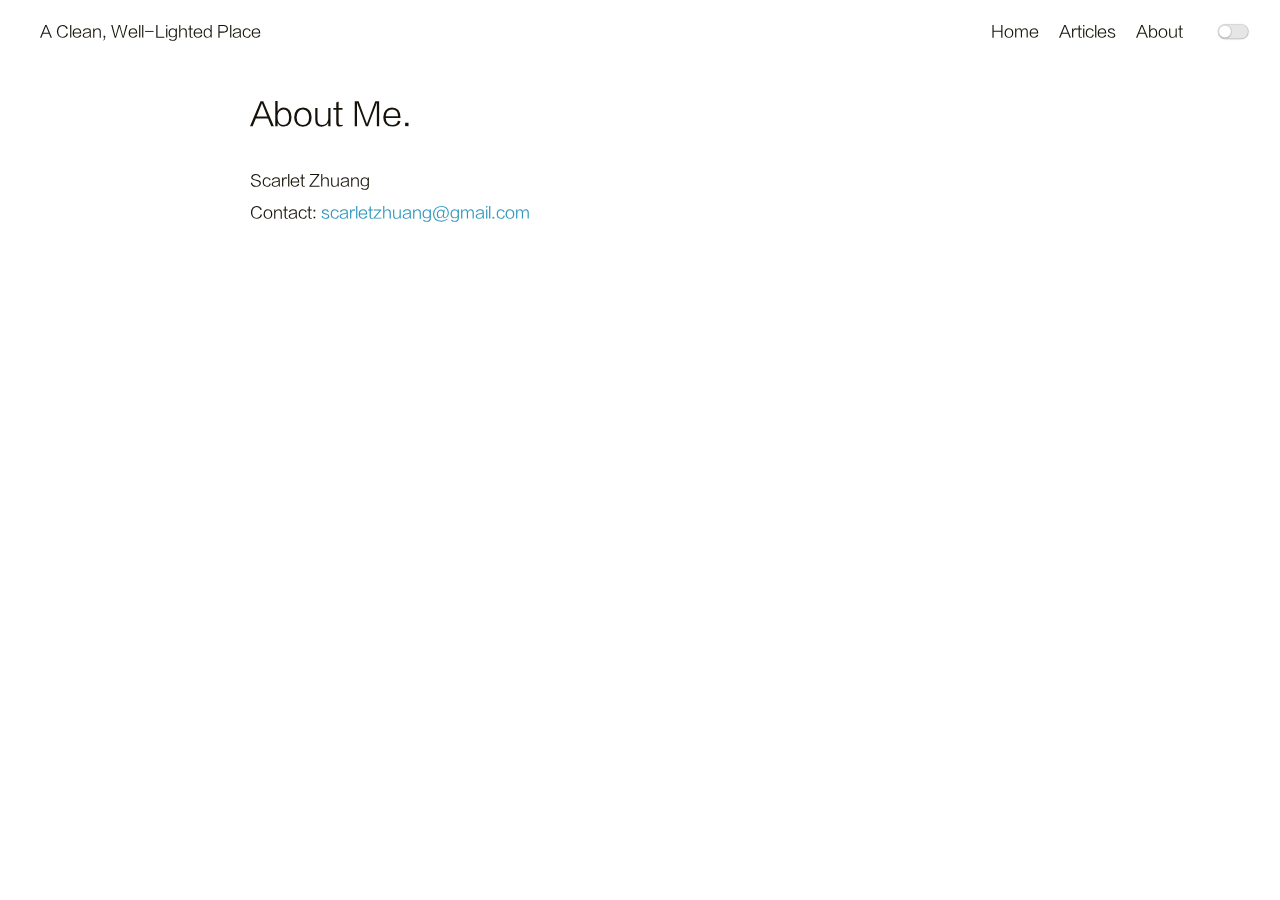
==== about/index.html @ d6cce28f "Site updated: 2023-03-06 13:20:24" ====
<!DOCTYPE html>
<html lang="en">

<head>
    <meta charset="UTF-8">
<meta name="viewport"
      content="width=device-width, initial-scale=1.0, maximum-scale=1.0, minimum-scale=1.0">
<meta http-equiv="X-UA-Compatible" content="ie=edge">

    <meta name="author" content="John Doe">





<title>About Me. | Hexo</title>



    <link rel="icon" href="/favicon.ico">




    <!-- stylesheets list from _config.yml -->
    
    <link rel="stylesheet" href="/css/style.css">
    



    <!-- scripts list from _config.yml -->
    
    <script src="/js/script.js"></script>
    
    <script src="/js/tocbot.min.js"></script>
    



    
    
        
    


<meta name="generator" content="Hexo 5.4.2"></head>

<body>
    <script>
        // this function is used to check current theme before page loaded.
        (() => {
            const currentTheme = window.localStorage && window.localStorage.getItem('theme') || '';
            const isDark = currentTheme === 'dark';
            const pagebody = document.getElementsByTagName('body')[0]
            if (isDark) {
                pagebody.classList.add('dark-theme');
                // mobile
                document.getElementById("mobile-toggle-theme").innerText = "· Dark"
            } else {
                pagebody.classList.remove('dark-theme');
                // mobile
                document.getElementById("mobile-toggle-theme").innerText = "· Light"
            }
        })();
    </script>

    <div class="wrapper">
        <header>
    <nav class="navbar">
        <div class="container">
            <div class="navbar-header header-logo"><a href="/">A Clean, Well-Lighted Place</a></div>
            <div class="menu navbar-right">
                
                    <a class="menu-item" href="/">Home</a>
                
                    <a class="menu-item" href="/archives">Articles</a>
                
                    <a class="menu-item" href="/about">About</a>
                
                <input id="switch_default" type="checkbox" class="switch_default">
                <label for="switch_default" class="toggleBtn"></label>
            </div>
        </div>
    </nav>

    
    <nav class="navbar-mobile" id="nav-mobile">
        <div class="container">
            <div class="navbar-header">
                <div>
                    <a href="/">A Clean, Well-Lighted Place</a><a id="mobile-toggle-theme">·&nbsp;Light</a>
                </div>
                <div class="menu-toggle" onclick="mobileBtn()">&#9776; Menu</div>
            </div>
            <div class="menu" id="mobile-menu">
                
                    <a class="menu-item" href="/">Home</a>
                
                    <a class="menu-item" href="/archives">Articles</a>
                
                    <a class="menu-item" href="/about">About</a>
                
            </div>
        </div>
    </nav>

</header>
<script>
    var mobileBtn = function f() {
        var toggleMenu = document.getElementsByClassName("menu-toggle")[0];
        var mobileMenu = document.getElementById("mobile-menu");
        if(toggleMenu.classList.contains("active")){
           toggleMenu.classList.remove("active")
            mobileMenu.classList.remove("active")
        }else{
            toggleMenu.classList.add("active")
            mobileMenu.classList.add("active")
        }
    }
</script>
            <div class="main">
                <div class="container">
    <article class="post-wrap page">
        
        <h2 class="post-title">About Me.</h2>
        
        <section class="post-content">
            <p>Scarlet Zhuang<br>Contact: <a href="mailto:&#115;&#99;&#97;&#114;&#108;&#101;&#x74;&#x7a;&#x68;&#117;&#x61;&#x6e;&#x67;&#64;&#x67;&#109;&#97;&#105;&#108;&#x2e;&#x63;&#111;&#109;">&#115;&#99;&#97;&#114;&#108;&#101;&#x74;&#x7a;&#x68;&#117;&#x61;&#x6e;&#x67;&#64;&#x67;&#109;&#97;&#105;&#108;&#x2e;&#x63;&#111;&#109;</a></p>

        </section>
    </article>
</div>

            </div>
            <footer id="footer" class="footer">
    <!--
        <div class="copyright">
            <span>© John Doe | Powered by <a href="https://hexo.io" target="_blank">Hexo</a> & <a href="https://github.com/Siricee/hexo-theme-Chic" target="_blank">Chic</a></span>
        </div>
    -->
</footer>

    </div>
</body>

</html>
---- css/style.css ----
/* normalize.css v8.0.0 | MIT License | github.com/necolas/normalize.css */
html {
  line-height: 1.15 /* 1 */;
  -webkit-text-size-adjust: 100% /* 2 */;
}
body {
  margin: 0;
}
h1 {
  font-size: 2em;
  margin: 0.67em 0;
}
hr {
  box-sizing: content-box /* 1 */;
  height: 0 /* 1 */;
  overflow: visible /* 2 */;
}
pre {
  font-family: monospace, monospace /* 1 */;
  font-size: 1em /* 2 */;
}
a {
  background-color: transparent;
}
abbr[title] {
  border-bottom: none /* 1 */;
  text-decoration: underline /* 2 */;
  text-decoration: underline dotted /* 2 */;
}
b,
strong {
  font-weight: bolder;
}
code,
kbd,
samp {
  font-family: monospace, monospace /* 1 */;
  font-size: 1em /* 2 */;
}
small {
  font-size: 80%;
}
sub,
sup {
  font-size: 75%;
  line-height: 0;
  position: relative;
  vertical-align: baseline;
}
sub {
  bottom: -0.25em;
}
sup {
  top: -0.5em;
}
img {
  border-style: none;
}
button,
input,
optgroup,
select,
textarea {
  font-family: inherit /* 1 */;
  font-size: 100% /* 1 */;
  line-height: 1.15 /* 1 */;
  margin: 0 /* 2 */;
}
button,
input {
  overflow: visible;
}
button,
select {
  text-transform: none;
}
button,
[type="button"],
[type="reset"],
[type="submit"] {
  -webkit-appearance: button;
}
button::-moz-focus-inner,
[type="button"]::-moz-focus-inner,
[type="reset"]::-moz-focus-inner,
[type="submit"]::-moz-focus-inner {
  border-style: none;
  padding: 0;
}
button:-moz-focusring,
[type="button"]-moz-focusring,
[type="reset"]-moz-focusring,
[type="submit"]-moz-focusring {
  outline: 1px dotted ButtonText;
}
fieldset {
  padding: 0.35em 0.75em 0.625em;
}
legend {
  box-sizing: border-box /* 1 */;
  color: inherit /* 2 */;
  display: table /* 1 */;
  max-width: 100% /* 1 */;
  padding: 0 /* 3 */;
  white-space: normal /* 1 */;
}
progress {
  vertical-align: baseline;
}
textarea {
  overflow: auto;
}
[type="checkbox"],
[type="radio"] {
  box-sizing: border-box /* 1 */;
  padding: 0 /* 2 */;
}
[type="number"]::-webkit-inner-spin-button,
[type="number"]::-webkit-outer-spin-button {
  height: auto;
}
[type="search"] {
  -webkit-appearance: textfield /* 1 */;
  outline-offset: -2px /* 2 */;
}
[type="search"]::-webkit-search-decoration {
  -webkit-appearance: none;
}
::-webkit-file-upload-button {
  -webkit-appearance: button /* 1 */;
  font: inherit /* 2 */;
}
details {
  display: block;
}
summary {
  display: list-item;
}
template {
  display: none;
}
[hidden] {
  display: none;
}
@font-face {
  font-family: Microsoft Yahei;
  src: url("../fonts/lanting/lanting.eot"); /* IE9 */
  src: url("../fonts/lanting/lanting.eot?#iefix") format('embedded-opentype'), /* IE6-IE8 */ url("../fonts/lanting/lanting.woff2") format('woff2'), url("../fonts/lanting/lanting.woff") format('woff'), url("../fonts/lanting/lanting.ttf") format('truetype'); /* chrome, firefox, opera, Safari, Android, iOS 4.2+ */
  font-weight: 300;
  font-display: swap;
}
html {
  font-family: 'Microsoft Jhenghei', Lantinghei SC, 'lanting', PingFang SC, Seguo UI, Microsoft Yahei, Arial;
}
html::-webkit-scrollbar {
  width: 8px;
  height: 8px;
}
html::-webkit-scrollbar-thumb {
  height: 40px;
  background-color: #eee;
  border-radius: 16px;
}
html::-webkit-scrollbar-thumb:hover {
  background-color: #ddd;
}
body {
  font-size: 12pt;
  font-weight: normal;
  line-height: 2em;
  overflow: overlay;
  background-color: #fff;
  color: #161209;
  transition: color 0.2s ease, border-color 0.2s ease, background 0.2s ease, opacity 0.2s ease;
}
body:before {
  content: "";
  background-repeat: no-repeat;
  background-position: center;
  opacity: 0.05;
  position: fixed;
  top: 0;
  left: 0;
  width: 100%;
  height: 100%;
  z-index: -1;
}
body.dark-theme {
  background-color: #292a2d;
  color: #a9a9b3;
  transition: color 0.2s ease, border-color 0.2s ease, background 0.2s ease, opacity 0.2s ease;
}
a {
  color: #161209;
  text-decoration: none;
  transition: color 0.2s ease, border-color 0.2s ease, background 0.2s ease, opacity 0.2s ease;
  cursor: pointer;
}
a:hover {
  color: #2d96bd;
  text-decoration: none;
  transition: color 0.2s ease, border-color 0.2s ease, background 0.2s ease, opacity 0.2s ease;
}
.dark-theme a {
  color: #a9a9b3;
  text-decoration: none;
  transition: color 0.2s ease, border-color 0.2s ease, background 0.2s ease, opacity 0.2s ease;
}
.dark-theme a:hover {
  color: #fff;
  text-decoration: none;
  transition: color 0.2s ease, border-color 0.2s ease, background 0.2s ease, opacity 0.2s ease;
}
.wrapper {
  display: flex;
  flex-direction: column;
  min-height: 100vh;
  width: 100%;
}
.navbar {
  height: 4rem;
  line-height: 4rem;
  width: 100%;
}
.navbar .container {
  width: auto;
  max-width: 1200px;
  text-align: center;
  padding-left: 1em;
  padding-right: 1em;
  margin: 0 auto;
  display: flex;
  justify-content: space-between;
}
.main {
  flex-grow: 1;
  flex-shrink: 0;
  flex-basis: auto;
  display: flex;
  flex-direction: column;
}
.main .container {
  padding-left: 1em;
  padding-right: 1em;
  height: 100%;
  display: flex;
  flex-direction: column;
  flex: 1;
}
.footer {
  height: 4rem;
  width: 100%;
  text-align: center;
  line-height: 4rem;
}
@charset "utf-8";

/*input css begin*/
*{
    -webkit-tap-highlight-color: rgba(0,0,0,0);
}
/* input[type="checkbox"],input[type="radio"]{
    display: none;
    width: 0;
    height: 0;
    visibility: hidden;
} */
input[type="checkbox"]:checked + label:after{
    transition: all 0.3s ease-in;
}
input[type="checkbox"]:not(:checked) + label:after {
    transition: all 0.3s ease-out;
}
input[type="checkbox"]:checked + label,
input[type="checkbox"]:not(:checked) + label{
    transition: all 0.3s ease-in-out;
}
input[type="checkbox"]:checked + label:before,input[type="checkbox"]:checked + label i:before,input[type="checkbox"]:not(:checked) + label i:before,
input[type="checkbox"]:checked + label i:after,input[type="checkbox"]:not(:checked) + label i:after,input[type="checkbox"]:not(:checked) + label:before{
    transition: all 0.3s ease-in-out;
}
input[type="radio"]:checked + label:after,
input[type="radio"]:not(:checked) + label:after {
    transition: all 0.3s ease-in-out;
}
.switch_default[type="checkbox"]{
    display: none;
}
.switch_default + label{
     background-color: #e6e6e6;
     border-radius:7px;
     cursor: pointer;
     display: inline-block;
     height: 14px;
     position: relative;
     box-shadow: 0.2px 0.2px 1px 0.5px rgb(180,180,180);
     width: 30px;
 }
.switch_default + label:after{
    background-color: #fff;
    border-radius: 50%;
    content: "";
    height: 12px;
    left: 1px;
    position: absolute;
    top: .5px;
    width: 12px;
    box-shadow: 0.2px 0.2px 1px 0.5px rgb(180,180,180);
}
.switch_default:checked + label{
    background-color: #1ABC9C;
    box-shadow:none;
}
.switch_default:checked + label:after{
    left: 17px;
}

/*.switch_default + label{*/
/*    background-color: #e6e6e6;*/
/*    border-radius:12px;*/
/*    cursor: pointer;*/
/*    display: inline-block;*/
/*    height: 24px;*/
/*    position: relative;*/
/*    box-shadow: 0.2px 0.2px 1px 0.5px rgb(180,180,180);*/
/*    width: 52px;*/
/*}*/
/*.switch_default + label:after{*/
/*    background-color: #fff;*/
/*    border-radius: 50%;*/
/*    content: "";*/
/*    height: 22px;*/
/*    left: 1px;*/
/*    position: absolute;*/
/*    top: 1px;*/
/*    width: 22px;*/
/*    box-shadow: 0.2px 0.2px 1px 0.5px rgb(180,180,180);*/
/*}*/
/*.switch_default:checked + label{*/
/*    background-color: #1ABC9C;*/
/*    box-shadow:none;*/
/*}*/
/*.switch_default:checked + label:after{*/
/*    left: 29px;*/
/*}*/
@font-face {font-family: "iconfont";
  src: url('iconfont.eot?t=1585328536727'); /* IE9 */
  src: url('iconfont.eot?t=1585328536727#iefix') format('embedded-opentype'), /* IE6-IE8 */
  url('[data-uri]') format('woff2'),
  url('iconfont.woff?t=1585328536727') format('woff'),
  url('iconfont.ttf?t=1585328536727') format('truetype'), /* chrome, firefox, opera, Safari, Android, iOS 4.2+ */
  url('iconfont.svg?t=1585328536727#iconfont') format('svg'); /* iOS 4.1- */
}

.iconfont {
  font-family: "iconfont" !important;
  font-size: 16px;
  font-style: normal;
  -webkit-font-smoothing: antialiased;
  -moz-osx-font-smoothing: grayscale;
}

.icon-publish:before {
  content: "\e7b3";
}

.icon-resume:before {
  content: "\e7b5";
}

.icon-trophy:before {
  content: "\e7c4";
}

.icon-category:before {
  content: "\e7d1";
}

.icon-gallery:before {
  content: "\e7d7";
}

.icon-blog:before {
  content: "\e7d8";
}

.icon-rss:before {
  content: "\e7e0";
}

.icon-link:before {
  content: "\e7e2";
}

.icon-tags:before {
  content: "\e7e5";
}

.icon-alipay:before {
  content: "\e87c";
}

.icon-zhihu:before {
  content: "\e87d";
}

.icon-linkedin:before {
  content: "\e87e";
}

.icon-facebook:before {
  content: "\e87f";
}

.icon-skype:before {
  content: "\e880";
}

.icon-codesandbox:before {
  content: "\e881";
}

.icon-codepen:before {
  content: "\e882";
}

.icon-sketch:before {
  content: "\e883";
}

.icon-gitlab:before {
  content: "\e884";
}

.icon-dribbble:before {
  content: "\e885";
}

.icon-instagram:before {
  content: "\e886";
}

.icon-reddit:before {
  content: "\e887";
}

.icon-youtube:before {
  content: "\e888";
}

.icon-qq:before {
  content: "\e889";
}

.icon-twitter:before {
  content: "\e88a";
}

.icon-weibo:before {
  content: "\e88b";
}

.icon-wechat:before {
  content: "\e88c";
}

.icon-github:before {
  content: "\e88d";
}


.header-logo a {
  padding: 0;
}
.navbar .menu a {
  padding: 0 8px;
}
.navbar .menu .active {
  font-weight: 900;
  color: #161209;
}
.dark-theme .navbar .menu .active {
  color: #fff;
}
.navbar-header a:hover,
.navbar .menu a:hover {
  background-color: transparent;
}
header label {
  margin-left: 15px;
  position: relative;
  -webkit-transform: translateY(0.1em) translateX(0.5em);
}
.copyright {
  font-size: 14px;
}
.pagination {
  display: flex;
  flex-direction: row;
  justify-content: center;
  list-style: none;
  white-space: nowrap;
  width: 100%;
  padding-top: 2em;
}
.pagination a,
.pagination span {
  -webkit-font-smoothing: antialiased;
  font-size: 12px;
  color: #bfbfbf;
  letter-spacing: 0.1em;
  font-weight: 700;
  padding: 5px 5px;
  text-decoration: none;
  transition: 0.3s;
}
.pagination .page-number {
  padding-bottom: 3px;
  margin: 0 20px;
  box-sizing: border-box;
  position: relative;
  display: inline;
}
.pagination .page-number.disabled {
  display: none;
}
.pagination .page-number:hover a {
  color: #000;
}
.dark-theme .pagination .page-number:hover a {
  color: #fff;
}
.pagination .page-number:before,
.pagination .page-number:after {
  position: absolute;
  content: "";
  width: 0;
  height: 1px;
  background: #000;
  transition: 0.3s;
  bottom: 0px;
}
.dark-theme .pagination .page-number:before,
.dark-theme .pagination .page-number:after {
  background: #fff;
}
.pagination .page-number:before .current,
.pagination .page-number:after .current {
  width: 100%;
}
.pagination .page-number:before {
  left: 50%;
}
.pagination .page-number:after {
  right: 50%;
}
.pagination .page-number:hover:before,
.pagination .page-number:hover:after {
  width: 50%;
}
.pagination .page-number.current {
  color: #000;
}
.dark-theme .pagination .page-number.current {
  color: #fff;
}
.pagination .page-number.current:before,
.pagination .page-number.current:after {
  width: 60%;
}
.profile-container {
  justify-content: center;
  align-items: center;
}
.intro {
  text-align: center;
}
.intro .avatar {
  padding: 10px;
}
.intro .avatar img {
  width: 128px;
  height: auto;
  display: inline-block;
  -webkit-border-radius: 100%;
  border-radius: 100%;
  -webkit-box-shadow: 0 0 0 0.3618em rgba(0,0,0,0.05);
  box-shadow: 0 0 0 0.3618em rgba(0,0,0,0.05);
  margin: 0 auto;
  -webkit-transition: all ease 0.4s;
  -moz-transition: all ease 0.4s;
  -o-transition: all ease 0.4s;
  transition: all ease 0.4s;
  cursor: pointer;
}
.intro .avatar img:hover {
  position: relative;
  -webkit-transform: translateY(-0.75em);
  -moz-transform: translateY(-0.75em);
  -ms-transform: translateY(-0.75em);
  -o-transform: translateY(-0.75em);
  transform: translateY(-0.75em);
  cursor: pointer;
}
.nickname {
  font-size: 2em;
  font-weight: normal;
}
.links a {
  padding: 0 5px;
}
.links a:hover {
  background-color: transparent;
}
.links .iconfont {
  font-size: 2em;
}
.post-wrap {
  position: relative;
  width: 100%;
  max-width: 780px;
  margin: 0 auto;
  padding-top: 2rem;
}
.post-wrap .archive-item {
  margin-left: 2rem;
}
.archive-item-link {
  font-size: 1.5rem;
  display: inline-block;
  text-decoration: none;
  overflow: hidden;
  white-space: nowrap;
}
.archive-item-link:hover {
  color: #2d96bd;
  background-color: transparent;
}
.dark-theme .archive-item-link {
  color: #a9a9b3;
  text-decoration: none;
  transition: color 0.2s ease, border-color 0.2s ease, background 0.2s ease, opacity 0.2s ease;
}
.dark-theme .archive-item-link:hover {
  color: #fff;
  text-decoration: none;
  transition: color 0.2s ease, border-color 0.2s ease, background 0.2s ease, opacity 0.2s ease;
}
.archive-item-date {
  float: right;
  text-align: right;
  color: #a9a9b3;
}
.dark-theme .archive-item-date {
  color: #87878d;
}
.archive-item-abstract {
  display: inline-block;
  opacity: 50%;
}
.post-wrap .categories-card {
  margin: 0 auto;
  margin-top: 1em;
  display: flex;
  align-items: center;
  justify-content: space-between;
  flex-direction: row;
  flex-wrap: wrap;
  padding: 0 2.5em;
  line-height: 1.6em;
}
.post-wrap .categories-card .card-item {
  font-size: 14px;
  text-align: left;
  width: 45%;
  display: flex;
  align-items: flex-start;
  margin-top: 2em;
  min-height: 16em;
  padding: 0 2%;
  position: relative;
}
.post-wrap .categories-card .card-item .categories {
  overflow: hidden;
}
.tag-cloud-tags {
  margin: 10px 0;
  padding-top: 2em;
}
.tag-cloud-tags a {
  display: inline-block;
  position: relative;
  margin: 5px 10px;
  word-wrap: break-word;
  transition-duration: 0.3s;
  transition-property: transform;
  transition-timing-function: ease-out;
}
.tag-cloud-tags a:active,
.tag-cloud-tags a:focus,
.tag-cloud-tags a:hover {
  color: #2d96bd;
  transform: scale(1.1);
}
.dark-theme .tag-cloud-tags a:active,
.dark-theme .tag-cloud-tags a:focus,
.dark-theme .tag-cloud-tags a:hover {
  color: #fff;
}
.tag-cloud-tags a small {
  margin: 0 0.3em;
  color: #a9a9b3;
}
.dark-theme .tag-cloud-tags a small {
  color: #fff;
}
.page {
  padding-top: 0;
}
.page .post-content {
  margin: 0;
  padding-top: 0;
}
.post-wrap p {
  font-size: 1em;
  margin: 1em 0 1em 0;
}
.post-wrap .post-header h1 {
  margin: 0 !important;
}
.post-wrap .post-title {
  font-size: 2em;
  font-weight: normal;
  line-height: 1.5em;
}
.post-wrap .post-meta {
  color: rgba(85,85,85,0.529) !important;
}
.dark-theme .post-wrap .post-meta {
  color: #87878d !important;
}
.post-wrap .post-meta a {
  color: #2d96bd;
}
.dark-theme .post-wrap .post-meta a {
  color: #eee;
}
.post-wrap .post-meta a:hover {
  color: #ef3982;
}
.dark-theme .post-wrap .post-meta a:hover {
  color: #fff;
}
.post-content {
  padding-top: 2rem;
  text-align: justify;
}
.post-content h2,
.post-content h3,
.post-content h4,
.post-content h5,
.post-content h6 {
  padding-top: 0.8em;
  padding-bottom: 0.3em;
  font-weight: normal;
}
.post-content h1::before {
  content: "#";
  margin-right: 5px;
  color: #2d96bd;
}
.dark-theme .post-content h1::before {
  color: #eee;
}
.post-content h2::before {
  content: "#";
  margin-right: 5px;
  color: #2d96bd;
}
.dark-theme .post-content h2::before {
  color: #eee;
}
.post-content h3::before {
  content: "|";
  margin-right: 5px;
  color: #2d96bd;
}
.dark-theme .post-content h3::before {
  color: #eee;
}
.post-content h4::before {
  content: "*";
  margin-right: 5px;
  color: #2d96bd;
}
.dark-theme .post-content h4::before {
  color: #eee;
}
.post-content a {
  color: #2d96bd;
}
.dark-theme .post-content a {
  color: #eee;
}
.post-content a:hover {
  color: #ef3982;
}
.dark-theme .post-content a:hover:hover {
  color: #fff;
  text-decoration: underline;
}
.post-content code,
.post-content pre {
  padding: 7px;
  font-size: 13px;
  font-family: Consolas, Monaco, Menlo, Consolas, monospace;
}
.post-content code {
  padding: 3px 5px;
  border-radius: 4px;
}
.post-content figure.highlight {
  margin: 1em 0;
  overflow-x: auto;
  position: relative;
}
.post-content figure.highlight::-webkit-scrollbar {
  width: 6px;
  height: 6px;
}
.post-content figure.highlight::-webkit-scrollbar-thumb {
  width: 6px;
  background-color: #eee;
  border-radius: 2px;
}
.post-content figure.highlight table {
  position: relative;
}
.post-content figure.highlight table,
.post-content figure.highlight tr,
.post-content figure.highlight td {
  margin: 0;
  padding: 0;
  border: 0;
  width: 100%;
  border-collapse: collapse;
}
.post-content figure.highlight .code pre {
  margin: 0 10px;
}
.post-content figure.highlight .gutter {
  width: 10px;
  color: #d0d0d0;
}
.post-content figure.highlight .gutter pre {
  margin: 0;
}
.post-content ul {
  padding-left: 2em;
}
.post-content table {
  max-width: 100%;
  margin: 10px 0;
  border-spacing: 0;
}
.post-content table thead {
  background: #bce1ef;
}
.dark-theme .post-content table thead {
  background: #626262;
}
.post-content table th,
.post-content table td {
  padding: 5px 15px;
  border: 0.5px solid #e8e8e8;
}
.post-content .image-caption:not(:empty) {
  min-width: 20%;
  max-width: 80%;
  display: inline-block;
  padding: 10px;
  margin: 0 auto;
  border-bottom: 1px solid #d9d9d9;
  font-size: 14px;
  color: #969696;
  line-height: 1.7;
}
.post-content img {
  display: block;
  max-width: 100%;
  height: auto;
  margin: 0 auto;
  overflow: hidden;
}
.post-content img[data-action="zoom"] {
  cursor: zoom-in;
}
.post-content .image-box .image-box-title {
  text-align: center;
  font-size: 0.7em;
  margin-top: 0.5em;
  margin-bottom: 1em;
  color: #a9a9b3;
}
.dark-theme .post-content .image-box .image-box-title {
  color: #87878d;
}
.post-content blockquote {
  font-size: 1rem;
  display: block;
  margin: 1em 0;
  padding: 1em 1.2em 1em 1.2em;
  position: relative;
  color: rgba(52,73,94,0.8);
  background-color: #e9f5fa;
  border-left: 2px solid #2d96bd;
}
.post-content blockquote p {
  margin: 0;
}
.post-content blockquote footer strong {
  margin-right: 0.5em;
}
.dark-theme .post-content blockquote {
  color: #a9a9b3;
  background-color: #3e3e3e;
  border-left: 2px solid #dcdcdc;
}
.post-content blockquote.pullquote {
  background-color: transparent;
  max-width: 45%;
  border: 0;
}
.post-content blockquote.pullquote.left {
  float: left;
  text-align: left;
}
.post-content blockquote.pullquote.right {
  float: right;
  text-align: right;
}
.post-copyright {
  margin-top: 5rem;
  border-top: 1px solid #e8e8e8;
  border-bottom: 1px solid #e8e8e8;
}
.post-copyright a {
  color: #2d96bd;
}
.dark-theme .post-copyright a {
  color: #eee;
}
.post-copyright a:hover {
  color: #ef3982;
}
.dark-theme .post-copyright a:hover {
  color: #fff;
}
.post-copyright .copyright-item {
  margin: 5px 0;
}
.post-copyright .lincese {
  font-weight: bold;
}
.dark-theme .post-copyright {
  border-top: 1px solid #909196;
  border-bottom: 1px solid #909196;
}
.post-content code,
.post-content pre {
  line-height: 1.7em;
  padding: 7px;
  font-size: 13px;
  font-family: Consolas, Monaco, Menlo, Consolas, monospace;
}
.post-content code {
  line-height: 1.7em;
  padding: 3px 5px;
  border-radius: 4px;
  color: #c7254e;
  background: #f8f5ec;
}
.dark-theme .post-content code {
  color: #fffe28;
  background: #787575;
}
.post-content h1 code,
.post-content h2 code,
.post-content h3 code,
.post-content h4 code,
.post-content h5 code {
  font-size: inherit;
}
.post-content figure.highlight {
  margin: 1em 0;
  overflow-x: auto;
  position: relative;
}
.post-content figure.highlight::-webkit-scrollbar {
  width: 6px;
  height: 6px;
}
.post-content figure.highlight::-webkit-scrollbar-thumb {
  width: 6px;
  background-color: #eee;
  border-radius: 2px;
}
.post-content figure.highlight figcaption {
  padding: 0 0.5em;
  text-align: right;
  font-size: 13px;
}
.post-content figure.highlight figcaption span {
  margin: 0 0.5em;
}
.post-content figure.highlight table {
  position: relative;
}
.post-content figure.highlight table,
.post-content figure.highlight tr,
.post-content figure.highlight td {
  margin: 0;
  padding: 0;
  border: 0;
  width: 100%;
  border-collapse: collapse;
}
.post-content figure.highlight .code pre {
  margin: 0 10px;
}
.post-content figure.highlight .gutter {
  width: 10px;
  color: #d0d0d0;
}
.post-content figure.highlight .gutter pre {
  margin: 0;
}
.post-tags {
  padding: 1rem 0 1rem;
  display: flex;
  justify-content: space-between;
}
.post-nav:before,
.post-nav:after {
  content: " ";
  display: table;
}
.post-nav a.prev,
.post-nav a.next {
  font-weight: 600;
  font-size: 16px;
  transition-property: transform;
  transition-timing-function: ease-out;
  transition-duration: 0.3s;
}
.post-nav a.prev {
  float: left;
}
.post-nav a.prev::before {
  content: "<";
  margin-right: 0.5em;
}
.post-nav a.prev:hover {
  transform: translateX(-4px);
}
.post-nav a.next {
  float: right;
}
.post-nav a.next::after {
  content: ">";
  margin-left: 0.5em;
}
.post-nav a.next:hover {
  transform: translateX(4px);
}
.post-nav a.prev::before,
.post-nav a.next::after {
  font-weight: bold;
}
.tag:not(:last-child) a::after {
  content: " / ";
}
.post-toc {
  position: fixed;
  top: 95px;
  right: 2em;
  width: 15rem;
  font-size: 0.75rem;
}
.post-toc .tocbot-list {
  max-height: 450px;
  max-width: 250px;
  overflow: auto;
  position: relative;
  padding-right: 0.875rem;
}
.post-toc .tocbot-list::-webkit-scrollbar {
  width: 6px;
  height: 6px;
}
.post-toc .tocbot-list::-webkit-scrollbar-thumb {
  width: 6px;
  background-color: #eee;
  border-radius: 2px;
}
.post-toc .tocbot-list ul {
  list-style: none;
  position: inherit;
  overflow: hidden;
}
.post-toc .tocbot-list ul li {
  margin-left: 0.25rem;
}
.post-toc .toc-link::before {
  background-color: #fff;
}
.post-toc .is-active-link::before {
  background-color: #2d96bd;
}
.post-toc .tocbot-list-menu {
  margin: 1rem 0.75rem;
  font-size: 0.75rem;
}
.post-toc .tocbot-list-menu a {
  display: block;
  margin: 0.375rem 0;
  color: #999;
  cursor: pointer;
}
.post-toc .tocbot-list-menu a:hover {
  color: #808080;
}
.toc{overflow-y:auto}.toc>.toc-list{overflow:hidden;position:relative}.toc>.toc-list li{list-style:none}.toc-list{margin:0;padding-left:10px}a.toc-link{color:currentColor;height:100%}.is-collapsible{max-height:1000px;overflow:hidden;transition:all 300ms ease-in-out}.is-collapsed{max-height:0}.is-position-fixed{position:fixed !important;top:0}.is-active-link{font-weight:700}.toc-link::before{background-color:#EEE;content:' ';display:inline-block;height:inherit;left:0;margin-top:-1px;position:absolute;width:2px}.is-active-link::before{background-color:#54BC4B}

@media screen and (max-width: 479px) {
  .main {
    padding-top: 40pt;
  }
  .navbar {
    display: none;
  }
  .navbar-mobile {
    display: block !important;
    position: fixed;
    width: 100%;
    z-index: 100;
    transition: all 0.6s ease 0s;
  }
  .navbar-mobile .container {
    padding: 0;
    margin: 0;
    line-height: 5.5em;
    background: #fff;
  }
  .navbar-mobile .container .navbar-header {
    display: flex;
    justify-content: space-between;
    align-items: center;
    width: 100%;
    padding-right: 1em;
    padding-left: 1em;
    box-sizing: border-box;
    position: relative;
  }
  .navbar-mobile .container .navbar-header .menu-toggle {
    cursor: pointer;
    line-height: 5.5em;
    padding: auto 2em;
  }
  .navbar-mobile .container .navbar-header .menu-toggle span {
    display: block;
    background: #000;
    width: 36px;
    height: 2px;
    -webkit-border-radius: 3px;
    -moz-border-radius: 3px;
    border-radius: 3px;
    -webkit-transition: 0.25s margin 0.25s, 0.25s transform;
    -moz-transition: 0.25s margin 0.25s, 0.25s transform;
    transition: 0.25s margin 0.25s, 0.25s transform;
  }
  .dark-theme .navbar-mobile .container .navbar-header .menu-toggle span {
    background: #a9a9b3;
  }
  .navbar-mobile .container .navbar-header .menu-toggle span:nth-child(1) {
    margin-bottom: 8px;
  }
  .navbar-mobile .container .navbar-header .menu-toggle span:nth-child(3) {
    margin-top: 8px;
  }
  .navbar-mobile .container .navbar-header .menu-toggle.active span {
    -webkit-transition: 0.25s margin, 0.25s transform 0.25s;
    -moz-transition: 0.25s margin, 0.25s transform 0.25s;
    transition: 0.25s margin, 0.25s transform 0.25s;
  }
  .navbar-mobile .container .navbar-header .menu-toggle.active span:nth-child(1) {
    -moz-transform: rotate(45deg) translate(4px, 6px);
    -ms-transform: rotate(45deg) translate(4px, 6px);
    -webkit-transform: rotate(45deg) translate(4px, 6px);
    transform: rotate(45deg) translate(4px, 6px);
  }
  .navbar-mobile .container .navbar-header .menu-toggle.active span:nth-child(2) {
    opacity: 0;
  }
  .navbar-mobile .container .navbar-header .menu-toggle.active span:nth-child(3) {
    -moz-transform: rotate(-45deg) translate(8px, -10px);
    -ms-transform: rotate(-45deg) translate(8px, -10px);
    -webkit-transform: rotate(-45deg) translate(8px, -10px);
    transform: rotate(-45deg) translate(8px, -10px);
  }
  .navbar-mobile .container .menu {
    text-align: center;
    background: #fff;
    border-top: 1px solid #000;
    padding-top: 1em;
    padding-bottom: 1em;
    display: none;
    box-shadow: 0px 2px 4px rgba(0,0,0,0.1), 0px 4px 8px rgba(0,0,0,0.1);
  }
  .navbar-mobile .container .menu a {
    display: inline-block;
    margin: 0 1em;
    line-height: 2.5em;
  }
  .navbar-mobile .container .menu.active {
    display: block;
    white-space: nowrap;
    box-sizing: border-box;
    overflow-x: auto;
  }
  .dark-theme .navbar-mobile .container .menu {
    background: #292a2d;
    border-top: 2px solid #87878d;
  }
  .dark-theme .navbar-mobile .container {
    background: #292a2d !important;
  }
  .archive {
    width: 90%;
  }
  .archive .archive-item .archive-item-date {
    display: none;
  }
  #dynamic-to-top {
    display: none !important;
  }
  .footer {
    height: 3rem;
    width: 100%;
    text-align: center;
    line-height: 1.5rem;
    padding-top: 2em;
  }
  .post-warp {
    padding-top: 6em;
  }
  .post-warp .archive-item-date {
    display: none;
  }
  .categories .categories-card .card-item {
    width: 100%;
    display: flex;
    min-height: 0;
  }
  .categories .categories-card .card-item .categories {
    overflow: hidden;
  }
}
@media screen and (max-width: 1023px) {
  .navbar-mobile {
    display: none;
  }
}
@media screen and (min-width: 1024px) {
  .navbar-mobile {
    display: none;
  }
}
@media screen and (max-width: 1279px) {
  .post-toc {
    display: none;
  }
}
.post-content figure.highlight {
  margin: 2em 0;
  background: #f7f7f7;
  color: #4d4d4c;
  font-size: 12px;
  overflow: scroll;
  overflow-y: hidden;
  overflow-x: auto;
}
.post-content figure.highlight .gutter {
  color: $hight-gutter;
}
.post-content figure.highlight pre {
  background: #f7f7f7;
  margin: 0;
}
.post-content code {
  padding: 2px 4px;
  background: #f7f7f7;
  font-family: Menlo, Monaco, Consolas, Courier New, monospace;
  font-size: 12px;
}
.post-content pre {
  padding: 10px;
  overflow: auto;
  background: #f7f7f7;
  font-family: Menlo, Monaco, Consolas, Courier New, monospace;
}
.post-content pre code {
  padding: 0;
}
.post-content pre .deletion {
  background: #fdd;
}
.post-content pre .addition {
  background: #dfd;
}
.post-content pre .meta {
  color: #8959a8;
}
.post-content pre .comment {
  color: #8e908c;
}
.post-content pre .variable,
.post-content pre .attribute,
.post-content pre .tag,
.post-content pre .regexp,
.post-content pre .ruby .constant,
.post-content pre .xml .tag .title,
.post-content pre .xml .pi,
.post-content pre .xml .doctype,
.post-content pre .html .doctype,
.post-content pre .css .id,
.post-content pre .css .class,
.post-content pre .css .pseudo {
  color: #c82829;
}
.post-content pre .number,
.post-content pre .preprocessor,
.post-content pre .built_in,
.post-content pre .literal,
.post-content pre .params,
.post-content pre .constant,
.post-content pre .command {
  color: #f5871f;
}
.post-content pre .ruby .class .title,
.post-content pre .css .rules .attribute,
.post-content pre .string,
.post-content pre .value,
.post-content pre .inheritance,
.post-content pre .header,
.post-content pre .ruby .symbol,
.post-content pre .xml .cdata,
.post-content pre .special,
.post-content pre .number,
.post-content pre .formula {
  color: #718c00;
}
.post-content pre .title,
.post-content pre .css .hexcolor {
  color: #3e999f;
}
.post-content pre .function,
.post-content pre .python .decorator,
.post-content pre .python .title,
.post-content pre .ruby .function .title,
.post-content pre .ruby .title .keyword,
.post-content pre .perl .sub,
.post-content pre .javascript .title,
.post-content pre .coffeescript .title {
  color: #4271ae;
}
.post-content pre .keyword,
.post-content pre .javascript .function {
  color: #8959a8;
}
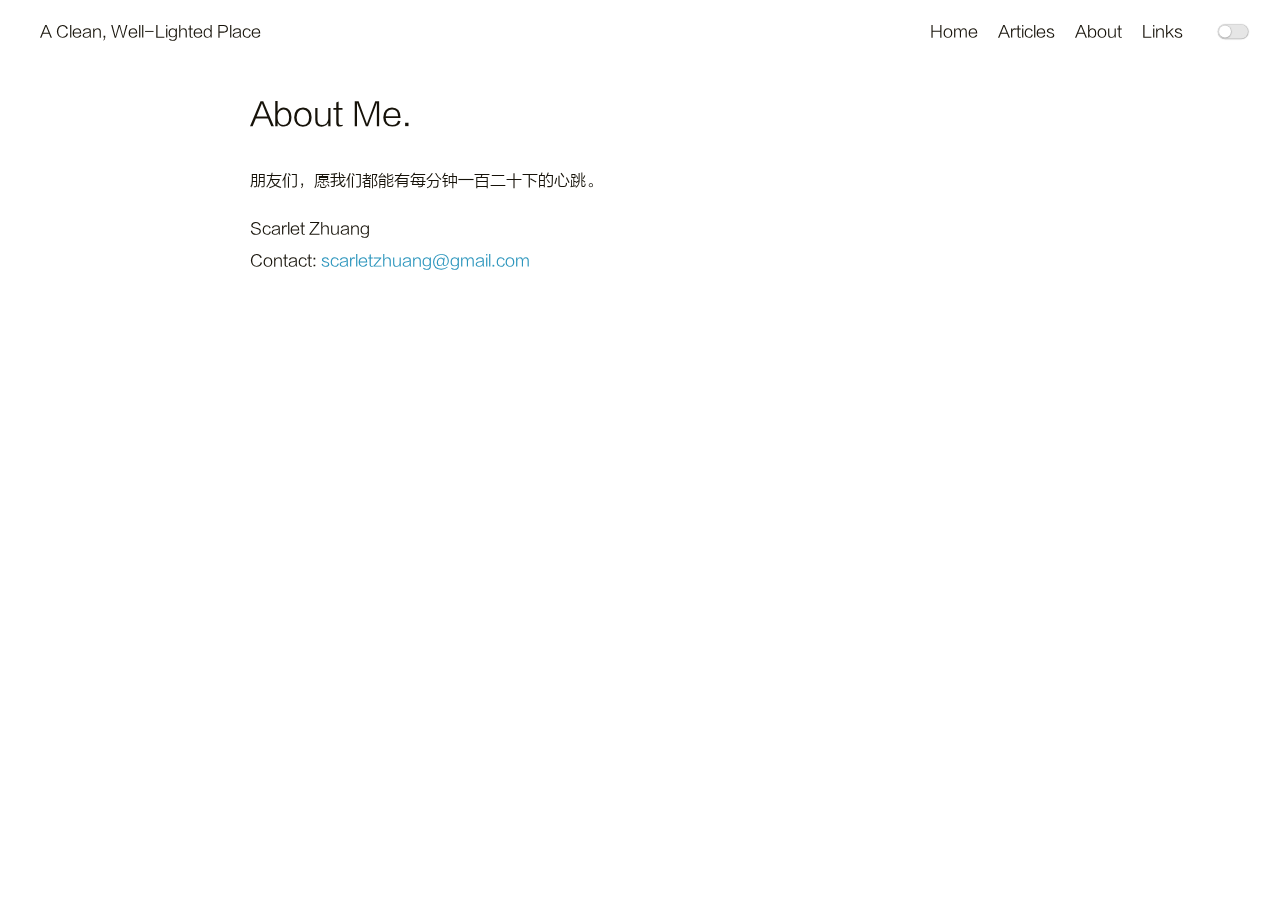
==== commit d4789349: "Site updated: 2023-03-06 17:32:02" ====
--- a/about/index.html
+++ b/about/index.html
@@ -7,17 +7,17 @@
       content="width=device-width, initial-scale=1.0, maximum-scale=1.0, minimum-scale=1.0">
 <meta http-equiv="X-UA-Compatible" content="ie=edge">
 
-    <meta name="author" content="John Doe">
+    <meta name="author" content="Scarlet Zhuang">
 
 
 
 
 
-<title>About Me. | Hexo</title>
+<title>About Me. | A clean well-lighted place</title>
 
 
 
-    <link rel="icon" href="/favicon.ico">
+    <link rel="icon" href="/image/avatar.png">
 
 
 
@@ -78,6 +78,8 @@
                 
                     <a class="menu-item" href="/about">About</a>
                 
+                    <a class="menu-item" href="/links">Links</a>
+                
                 <input id="switch_default" type="checkbox" class="switch_default">
                 <label for="switch_default" class="toggleBtn"></label>
             </div>
@@ -100,6 +102,8 @@
                     <a class="menu-item" href="/archives">Articles</a>
                 
                     <a class="menu-item" href="/about">About</a>
+                
+                    <a class="menu-item" href="/links">Links</a>
                 
             </div>
         </div>
@@ -126,7 +130,8 @@
         <h2 class="post-title">About Me.</h2>
         
         <section class="post-content">
-            <p>Scarlet Zhuang<br>Contact: <a href="mailto:&#115;&#99;&#97;&#114;&#108;&#101;&#x74;&#x7a;&#x68;&#117;&#x61;&#x6e;&#x67;&#64;&#x67;&#109;&#97;&#105;&#108;&#x2e;&#x63;&#111;&#109;">&#115;&#99;&#97;&#114;&#108;&#101;&#x74;&#x7a;&#x68;&#117;&#x61;&#x6e;&#x67;&#64;&#x67;&#109;&#97;&#105;&#108;&#x2e;&#x63;&#111;&#109;</a></p>
+            <p>朋友们，愿我们都能有每分钟一百二十下的心跳。</p>
+<p>Scarlet Zhuang<br>Contact: <a href="mailto:&#115;&#99;&#x61;&#x72;&#108;&#101;&#x74;&#x7a;&#104;&#117;&#97;&#110;&#x67;&#x40;&#x67;&#x6d;&#97;&#x69;&#108;&#46;&#99;&#x6f;&#x6d;">&#115;&#99;&#x61;&#x72;&#108;&#101;&#x74;&#x7a;&#104;&#117;&#97;&#110;&#x67;&#x40;&#x67;&#x6d;&#97;&#x69;&#108;&#46;&#99;&#x6f;&#x6d;</a></p>
 
         </section>
     </article>
@@ -136,7 +141,7 @@
             <footer id="footer" class="footer">
     <!--
         <div class="copyright">
-            <span>© John Doe | Powered by <a href="https://hexo.io" target="_blank">Hexo</a> & <a href="https://github.com/Siricee/hexo-theme-Chic" target="_blank">Chic</a></span>
+            <span>© Scarlet Zhuang | Powered by <a href="https://hexo.io" target="_blank">Hexo</a> & <a href="https://github.com/Siricee/hexo-theme-Chic" target="_blank">Chic</a></span>
         </div>
     -->
 </footer>
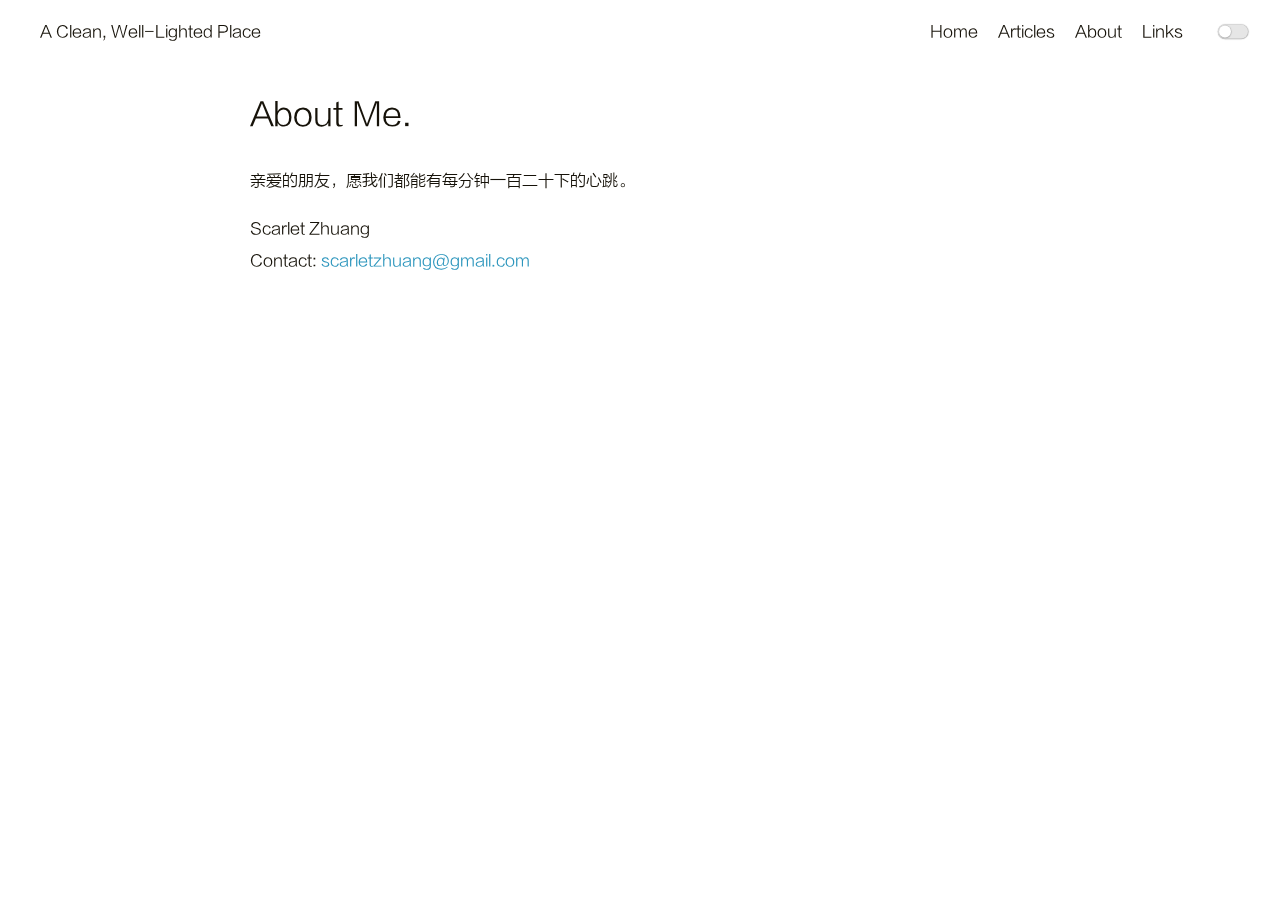
==== commit 409a3765: "Site updated: 2023-03-17 22:16:50" ====
--- a/about/index.html
+++ b/about/index.html
@@ -130,8 +130,8 @@
         <h2 class="post-title">About Me.</h2>
         
         <section class="post-content">
-            <p>朋友们，愿我们都能有每分钟一百二十下的心跳。</p>
-<p>Scarlet Zhuang<br>Contact: <a href="mailto:&#115;&#99;&#x61;&#x72;&#108;&#101;&#x74;&#x7a;&#104;&#117;&#97;&#110;&#x67;&#x40;&#x67;&#x6d;&#97;&#x69;&#108;&#46;&#99;&#x6f;&#x6d;">&#115;&#99;&#x61;&#x72;&#108;&#101;&#x74;&#x7a;&#104;&#117;&#97;&#110;&#x67;&#x40;&#x67;&#x6d;&#97;&#x69;&#108;&#46;&#99;&#x6f;&#x6d;</a></p>
+            <p>亲爱的朋友，愿我们都能有每分钟一百二十下的心跳。</p>
+<p>Scarlet Zhuang<br>Contact: <a href="mailto:&#x73;&#x63;&#x61;&#x72;&#108;&#x65;&#x74;&#122;&#104;&#117;&#x61;&#x6e;&#103;&#64;&#103;&#109;&#97;&#x69;&#x6c;&#46;&#x63;&#x6f;&#x6d;">&#x73;&#x63;&#x61;&#x72;&#108;&#x65;&#x74;&#122;&#104;&#117;&#x61;&#x6e;&#103;&#64;&#103;&#109;&#97;&#x69;&#x6c;&#46;&#x63;&#x6f;&#x6d;</a></p>
 
         </section>
     </article>
